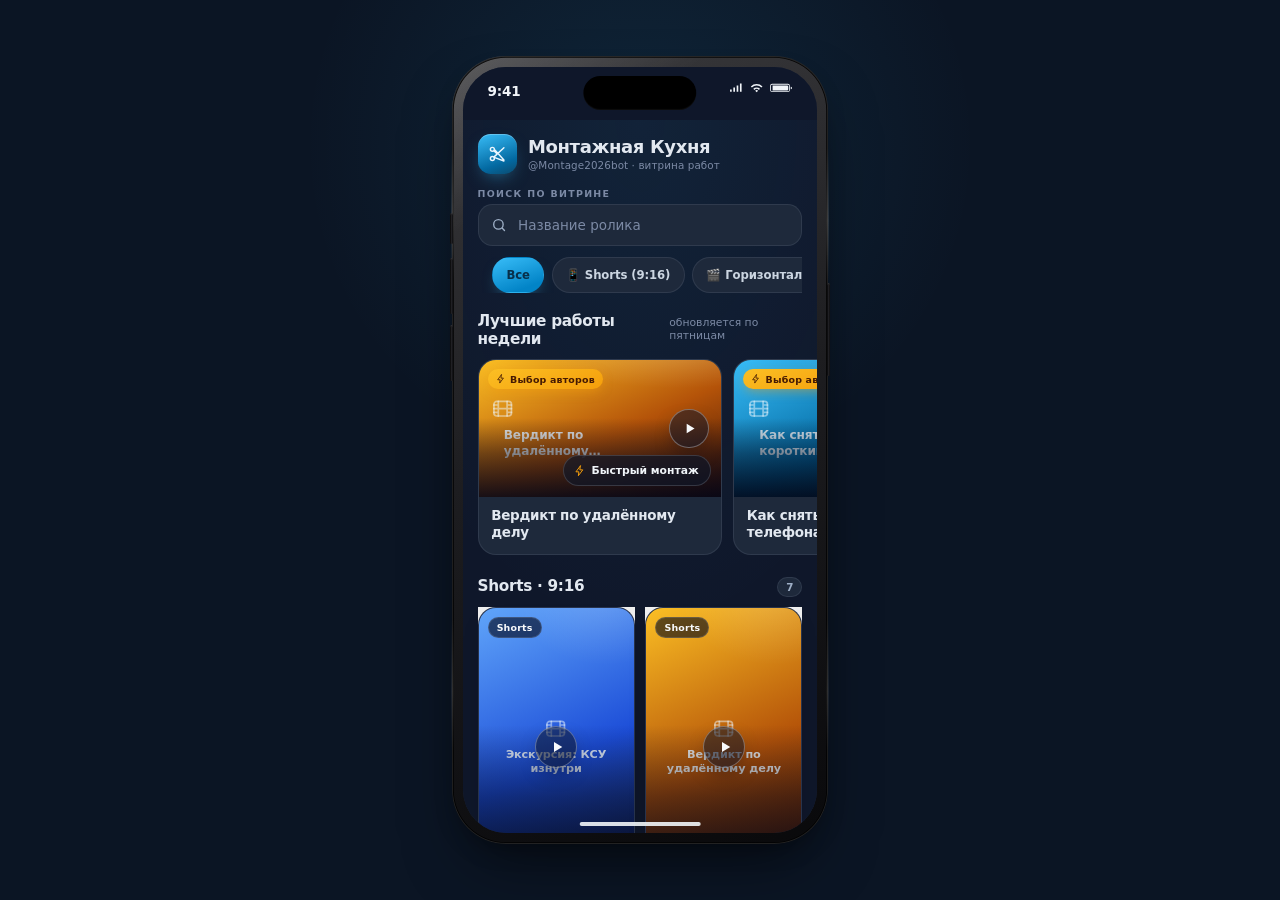
==== public/prototype/index.html @ bbde487c "feat(showcase): integrate Open Design showcase fixes (search, category chips, featured carousel, sma" ====
<!doctype html>
<!--
  Open Design · OD Next handheld shell — iPhone (Dynamic Island, left silent/volume keys, right power key).
  Presentation shell for a phone-app prototype: keep the handset markup and
  CSS, put the product inside the APP CONTENT slot (`.phone-content`). The
  shell sets no typography, palette, spacing, or navigation for the app.
  Derived from the Open Design mobile-app template (Apache-2.0).
-->
<html lang="ru">
<head>
  <meta charset="utf-8" />
  <meta name="viewport" content="width=device-width, initial-scale=1" />
  <meta name="theme-color" content="#0f172a" />
  <title>Монтажная Кухня — витрина</title>
  <style>
    /* Native hidden remains authoritative over component flex/grid styles. */
    [hidden]:not([hidden="until-found" i]) { display: none !important; }

    :root {
      --phone-screen-width: 393px;
      --phone-screen-height: 852px;
      --phone-bezel: 12px;
      --phone-outer-radius: 60px;
      --phone-screen-radius: 48px;
      --phone-safe-top: 59px;
      --phone-safe-bottom: 34px;
      --phone-system-fg: #f1f5f9;
      --phone-screen-bg: #0f172a;
      --phone-stage-bg: #0b1524;
    }

    * { box-sizing: border-box; }
    html, body { margin: 0; min-height: 100%; }
    body {
      min-height: 100dvh;
      display: grid;
      place-items: center;
      padding: 32px;
      background:
        radial-gradient(circle at 50% 16%, rgba(56,189,248,.10), transparent 34%),
        var(--phone-stage-bg, #0b1524);
      font-family: -apple-system, BlinkMacSystemFont, "SF Pro Text", system-ui, sans-serif;
      color: #17181a;
    }

    .phone-frame {
      position: relative;
      width: calc(var(--phone-screen-width, 393px) + var(--phone-bezel, 12px) * 2);
      height: calc(var(--phone-screen-height, 852px) + var(--phone-bezel, 12px) * 2);
      padding: var(--phone-bezel, 12px);
      border-radius: var(--phone-outer-radius, 60px);
      background:
        linear-gradient(145deg, rgba(255,255,255,.18), transparent 17%),
        linear-gradient(160deg, #3a3a3d 0%, #1d1d20 47%, #09090b 100%);
      box-shadow:
        inset 0 0 0 1px rgba(255,255,255,.13),
        inset 0 0 0 2px rgba(0,0,0,.9),
        0 34px 70px -20px rgba(0,0,0,.55),
        0 12px 28px -12px rgba(0,0,0,.36);
      isolation: isolate;
    }

    .phone-frame::before,
    .phone-frame::after {
      content: "";
      position: absolute;
      z-index: -1;
      top: 102px;
      bottom: 102px;
      width: 3px;
      border-radius: 3px;
      background: linear-gradient(
        to bottom,
        transparent,
        rgba(255,255,255,.13) 12%,
        transparent 22%,
        transparent 78%,
        rgba(255,255,255,.08) 90%,
        transparent
      );
    }
    .phone-frame::before { left: -1px; }
    .phone-frame::after { right: -1px; }

    .hardware-button {
      position: absolute;
      width: 4px;
      border-radius: 3px;
      background: linear-gradient(90deg, #050506, #242428 58%, #08080a);
      box-shadow: inset 0 1px rgba(255,255,255,.08);
    }
    .hardware-button.silent { left: -3px; top: 175px; height: 34px; }
    .hardware-button.volume-up { left: -3px; top: 225px; height: 62px; }
    .hardware-button.volume-down { left: -3px; top: 299px; height: 62px; }
    .hardware-button.power { right: -3px; top: 252px; height: 104px; }

    .phone-screen {
      position: relative;
      width: var(--phone-screen-width, 393px);
      height: var(--phone-screen-height, 852px);
      overflow: hidden;
      border-radius: var(--phone-screen-radius, 48px);
      background: var(--phone-screen-bg, #f7f7f8);
      box-shadow: inset 0 0 0 1px rgba(255,255,255,.06);
    }

    .phone-content {
      position: absolute;
      inset: 0;
      overflow-x: hidden;
      overflow-y: auto;
      overscroll-behavior: contain;
      -webkit-overflow-scrolling: touch;
      scrollbar-width: none;
      padding-top: var(--phone-safe-top, 59px);
      padding-bottom: var(--phone-safe-bottom, 34px);
      background: var(--phone-screen-bg, #f7f7f8);
    }
    .phone-content::-webkit-scrollbar { display: none; }

    .dynamic-island {
      position: absolute;
      z-index: 20;
      top: 11px;
      left: 50%;
      width: 126px;
      height: 37px;
      transform: translateX(-50%);
      border-radius: 999px;
      background: #000;
      box-shadow: inset 0 -1px 1px rgba(255,255,255,.05);
      pointer-events: none;
    }

    .status-bar {
      position: absolute;
      z-index: 15;
      top: 0;
      left: 0;
      right: 0;
      height: var(--phone-safe-top, 59px);
      display: flex;
      align-items: flex-start;
      justify-content: space-between;
      padding: 18px 27px 0;
      color: var(--phone-system-fg, #111214);
      font-size: 15px;
      font-weight: 650;
      letter-spacing: -.01em;
      pointer-events: none;
    }
    .status-icons { display: inline-flex; align-items: center; gap: 6px; }
    .status-icons svg { display: block; width: 17px; height: 11px; fill: currentColor; }
    .status-icons .battery { width: 25px; }

    .home-indicator {
      position: absolute;
      z-index: 20;
      left: 50%;
      bottom: 8px;
      width: 134px;
      height: 5px;
      transform: translateX(-50%);
      border-radius: 999px;
      background: var(--phone-system-fg, #111214);
      opacity: .9;
      pointer-events: none;
    }

    /* Presentation scaling: keep the whole handset visible on short viewports. */
    @media (max-height: 939px) { .phone-frame { zoom: 0.9; } }
    @media (max-height: 851px) { .phone-frame { zoom: 0.82; } }
    @media (max-height: 781px) { .phone-frame { zoom: 0.74; } }
    @media (max-height: 711px) { .phone-frame { zoom: 0.66; } }
    /* Narrow viewports: the handset chrome collapses and the screen fills the
       viewport, so the app behaves like a real phone page instead of
       scrolling sideways. */
    @media (max-width: 480px) {
      body { padding: 0; display: block; }
      .phone-frame { width: 100%; height: 100dvh; padding: 0; border-radius: 0; background: none; box-shadow: none; zoom: 1; }
      .phone-frame::before, .phone-frame::after, .hardware-button { display: none; }
      .phone-screen { width: 100%; height: 100%; border-radius: 0; }
    }
  </style>
  <style>
    /* OD-LAYOUT-PRIMITIVES v1 — structure only: display, flex/grid, overflow, wrapping, ratio, geometry.
       Put this @layer first; product CSS outside the layer wins ordinary layout rules.
       Native hidden and closed-dialog states take precedence over component display rules. */
    @layer od-layout {
      [hidden]:not([hidden="until-found" i]) { display: none !important; }
      dialog:not([open]) { display: none !important; }

      :where(.od-stack,.od-row,.od-row-top,.od-cluster,.od-grid,.od-field,.od-stat,.od-cell,.od-tile) > :where(*) { min-width: 0; }

      .od-stack   { display: flex; flex-direction: column; gap: var(--od-gap, 8px); }
      .od-row     { display: flex; align-items: center; gap: var(--od-gap, 8px); }
      .od-row-top { display: flex; align-items: flex-start; gap: var(--od-gap, 8px); }
      .od-cluster { display: flex; flex-wrap: wrap; align-items: center; gap: var(--od-gap, 8px); }
      .od-fill    { flex: 1 1 0; min-width: 0; }
      .od-fixed   { flex: none; }
      .od-grid    { display: grid; gap: var(--od-gap, 12px); grid-template-columns: repeat(var(--od-cols, 3), minmax(0, 1fr)); }

      .od-stat, .od-field, .od-cell { display: grid; gap: var(--od-gap, 2px); }
      :where(.od-stat,.od-field,.od-cell) > :where(*) { display: block; }
      .od-tile { display: grid; grid-template-rows: auto 1fr; }
      :where(.od-tile) > :where(*) { display: block; }

      .od-media { display: block; width: 100%; height: auto; aspect-ratio: var(--od-ratio, auto); }
      .od-media-cover { object-fit: cover; }

      .od-icon { display: inline-block; inline-size: var(--od-icon-size, 1em); block-size: var(--od-icon-size, 1em); flex: none; }

      .od-truncate { display: block; max-width: 100%; overflow: hidden; white-space: nowrap; text-overflow: ellipsis; }
      .od-clamp-2, .od-clamp-3 { display: -webkit-box; -webkit-box-orient: vertical; overflow: hidden; overflow-wrap: anywhere; }
      .od-clamp-2 { -webkit-line-clamp: 2; }
      .od-clamp-3 { -webkit-line-clamp: 3; }
      .od-lines-2 { min-height: calc(2 * 1.4em); }
      .od-nowrap  { white-space: nowrap; }
      .od-keep    { word-break: keep-all; overflow-wrap: anywhere; }

      .od-screen { display: grid; grid-template-rows: auto minmax(0, 1fr) auto; height: 100%; }
      .od-scroll { overflow-y: auto; overscroll-behavior: contain; min-height: 0; }

      .od-rail { display: flex; gap: var(--od-gap, 8px); overflow-x: auto; scroll-snap-type: x proximity; scrollbar-width: none;
                 padding-inline: var(--od-rail-pad, 16px); scroll-padding-inline: var(--od-rail-pad, 16px); }
      .od-rail::-webkit-scrollbar { display: none; }
      :where(.od-rail) > :where(*) { flex: none; scroll-snap-align: start; }
      :where(.od-rail) > :where(:last-child) { margin-inline-end: var(--od-rail-pad, 16px); }

      .od-spacer { flex: none; visibility: hidden; pointer-events: none; }
      .od-touch  { min-width: 44px; min-height: 44px; }
    }
    :root [hidden]:where(:not([hidden="until-found" i])) { display: none; }
    /* /OD-LAYOUT-PRIMITIVES v1 */
  </style>
  <style>
    /* Продукт: тёмная тема Telegram WebApp */
    :root {
      --bg: #0f172a;
      --card: #1e293b;
      --card-2: #263449;
      --line: rgba(148, 163, 184, .14);
      --text: #e2e8f0;
      --text-2: #9fb0c7;
      --text-3: #7c8aa5;
      --accent: #38bdf8;
      --gold: #f59e0b;
      --gold-ink: #451a03;
      --btn-ink: #082f49;
      --r-card: 20px;
      --r-modal: 24px;
    }
    .app {
      min-height: 100%;
      padding: 16px 0 calc(88px + env(safe-area-inset-bottom, 0px));
      background:
        radial-gradient(120% 24% at 50% 0%, rgba(56,189,248,.07), transparent 70%),
        var(--bg);
      color: var(--text);
    }

    /* Шапка */
    .app-header { padding: 0 16px; }
    .brand-row { display: flex; align-items: center; gap: 12px; }
    .brand-mark {
      inline-size: 44px; block-size: 44px; flex: none;
      display: grid; place-items: center;
      border-radius: 14px;
      background: linear-gradient(160deg, #38bdf8, #0369a1 70%, #0c4a6e);
      color: #eaf6ff;
      box-shadow: 0 8px 20px -8px rgba(56,189,248,.55), inset 0 1px 0 rgba(255,255,255,.25);
    }
    .brand-mark .od-icon { --od-icon-size: 22px; }
    .brand-text { display: grid; gap: 2px; min-width: 0; }
    .brand-text > * { display: block; min-width: 0; }
    .brand-name { font-size: 20px; font-weight: 800; letter-spacing: -.02em; }
    .brand-sub { font-size: 11.5px; color: var(--text-3); letter-spacing: .01em; }

    .search-label {
      display: block; margin: 16px 0 6px;
      font-size: 10.5px; font-weight: 700; letter-spacing: .14em;
      text-transform: uppercase; color: var(--text-3);
    }
    .search {
      display: flex; align-items: center; gap: 10px;
      height: 46px; padding: 0 14px;
      background: var(--card);
      border: 1px solid var(--line);
      border-radius: 16px;
      color: var(--text-2);
      transition: border-color .2s ease-out, background .2s ease-out;
    }
    .search:focus-within { border-color: rgba(56,189,248,.55); background: #223052; }
    .search .od-icon { --od-icon-size: 18px; }
    .search input {
      flex: 1 1 0; min-width: 0; height: 100%;
      border: 0; outline: 0; background: none;
      font: inherit; font-size: 15px; color: var(--text);
      appearance: none; -webkit-appearance: none;
    }
    .search input::placeholder { color: var(--text-3); }
    .search input::-webkit-search-cancel-button { -webkit-appearance: none; }
    .q-clear {
      flex: none; inline-size: 30px; block-size: 30px;
      display: grid; place-items: center;
      border: 0; border-radius: 999px; background: rgba(148,163,184,.16);
      color: var(--text-2); cursor: pointer;
    }
    .q-clear .od-icon { --od-icon-size: 14px; }

    /* Чипы фильтров */
    .chips { margin-top: 12px; --od-rail-pad: 16px; --od-gap: 8px; }
    .chip {
      flex: none; display: inline-flex; align-items: center;
      height: 40px; padding: 0 15px;
      border: 1px solid var(--line);
      border-radius: 999px;
      background: var(--card);
      color: #cbd5e1;
      font: inherit; font-size: 13px; font-weight: 600;
      letter-spacing: -.01em; white-space: nowrap;
      cursor: pointer; touch-action: manipulation;
      transition: background .15s ease-out, border-color .15s ease-out, color .15s ease-out, transform .15s ease-out;
    }
    .chip:active { transform: scale(.96); }
    .chip[aria-pressed="true"] {
      background: linear-gradient(160deg, #38bdf8, #0284c7 80%);
      border-color: transparent;
      color: var(--btn-ink);
      box-shadow: 0 8px 18px -8px rgba(56,189,248,.55);
    }

    /* Баннер-карусель */
    .feat { margin-top: 22px; }
    .feat-rail { --od-rail-pad: 16px; --od-gap: 12px; scroll-snap-type: x mandatory; }
    .feat-card {
      position: relative; width: 272px; display: block; padding: 0; border: 0;
      text-align: left; font: inherit; color: inherit;
      border-radius: var(--r-card); overflow: hidden;
      background: var(--card); border: 1px solid var(--line);
      cursor: pointer; touch-action: manipulation;
      transition: transform .15s ease-out;
    }
    .feat-card:active { transform: scale(.97); }
    .feat-cover { position: relative; display: block; aspect-ratio: 16/9; overflow: hidden; border-radius: 0; }
    .feat-cover .cover-name { -webkit-line-clamp: 2; font-size: 13.5px; max-width: 62%; align-self: flex-start; text-align: left; padding-left: 14px; }
    .feat-cover .cover { padding: 12px 14px; align-items: flex-start; }
    .feat-badge {
      position: absolute; top: 10px; left: 10px; z-index: 3;
      display: inline-flex; align-items: center; gap: 5px;
      padding: 5px 9px; border-radius: 999px;
      background: linear-gradient(160deg, #fbbf24, #f59e0b);
      color: var(--gold-ink);
      font-size: 10.5px; font-weight: 800; letter-spacing: .02em;
      box-shadow: 0 4px 12px -2px rgba(245,158,11,.5);
    }
    .feat-badge .od-icon { --od-icon-size: 11px; }
    .feat-play {
      position: absolute; right: 14px; top: 0; bottom: 0; margin: auto;
      z-index: 2; inline-size: 44px; block-size: 44px;
      display: grid; place-items: center;
      border-radius: 999px;
      background: rgba(15,23,42,.55);
      border: 1px solid rgba(226,232,240,.35);
      color: #f8fafc;
      pointer-events: none;
      box-shadow: 0 10px 24px -10px rgba(2,8,20,.7);
    }
    .feat-play .od-icon { --od-icon-size: 19px; margin-left: 2px; }
    .feat-launch {
      position: absolute; right: 12px; bottom: 12px; z-index: 3;
      display: inline-flex; align-items: center; gap: 6px;
      height: 34px; padding: 0 12px; border: 0; border-radius: 999px;
      background: rgba(15,23,42,.66);
      -webkit-backdrop-filter: blur(8px); backdrop-filter: blur(8px);
      border: 1px solid rgba(226,232,240,.16);
      color: #f1f5f9; font: inherit; font-size: 12px; font-weight: 700;
      font-family: inherit;
      white-space: nowrap; cursor: pointer;
    }
    .feat-launch .od-icon { --od-icon-size: 13px; color: var(--gold); }

    /* Секции витрины */
    .sec { margin-top: 24px; }
    .sec-head { display: flex; align-items: baseline; gap: 8px; padding: 0 16px 12px; }
    .sec-t { margin: 0; font-size: 17px; font-weight: 800; letter-spacing: -.02em; }
    .sec-sub { font-size: 12px; color: var(--text-3); }
    .cnt {
      flex: none; margin-left: auto;
      padding: 3px 9px; border-radius: 999px;
      background: var(--card); border: 1px solid var(--line);
      font-size: 11.5px; font-weight: 700; color: var(--text-2);
    }
    .grid { --od-gap: 12px; --od-cols: 2; padding: 0 16px; }
    .sec-wide { display: grid; gap: 14px; padding: 0 16px; }

    .card {
      display: block; width: 100%; padding: 0; border: 0;
      font: inherit; color: inherit; text-align: left;
      cursor: pointer; touch-action: manipulation;
      animation: rise .3s ease-out both;
      animation-delay: calc(var(--i, 0) * 36ms);
      transition: transform .15s ease-out;
    }
    .card:active { transform: scale(.97); }
    @keyframes rise { from { opacity: 0; transform: translateY(10px); } to { opacity: 1; transform: none; } }

    .media {
      position: relative; display: block; overflow: hidden;
      border-radius: var(--r-card);
      background: #16213a;
      border: 1px solid var(--line);
      box-shadow: 0 14px 30px -18px rgba(2,8,20,.8);
    }
    .media-port { aspect-ratio: 9 / 16; }
    .media-wide { aspect-ratio: 16 / 9; }

    .cover {
      position: absolute; inset: 0;
      display: flex; flex-direction: column;
      align-items: center; justify-content: center; gap: 8px;
      padding: 12px; text-align: center;
    }
    .grad-0 { background: linear-gradient(155deg, #38bdf8 0%, #0369a1 55%, #0c2634 100%); }
    .grad-1 { background: linear-gradient(155deg, #2dd4bf 0%, #0f766e 55%, #134e4a 100%); }
    .grad-2 { background: linear-gradient(155deg, #fbbf24 0%, #b45309 55%, #431407 100%); }
    .grad-3 { background: linear-gradient(155deg, #94a3b8 0%, #475569 55%, #111827 100%); }
    .grad-4 { background: linear-gradient(155deg, #7dd3fc 0%, #0284c7 55%, #082f49 100%); }
    .grad-5 { background: linear-gradient(155deg, #60a5fa 0%, #1d4ed8 55%, #172554 100%); }
    .cover::after {
      content: ""; position: absolute; inset: 0;
      background: radial-gradient(120% 55% at 82% -8%, rgba(255,255,255,.16), transparent 52%);
      pointer-events: none;
    }
    .cover .od-icon { --od-icon-size: 26px; color: rgba(240,249,255,.5); position: relative; }
    .cover-name {
      position: relative;
      display: -webkit-box; -webkit-box-orient: vertical;
      -webkit-line-clamp: 3; overflow: hidden; overflow-wrap: anywhere;
      font-size: 12.5px; font-weight: 700; letter-spacing: -.01em; line-height: 1.3;
      color: rgba(240,249,255,.92);
    }
    .cover img { position: absolute; inset: 0; width: 100%; height: 100%; object-fit: cover; }

    .scrim {
      position: absolute; left: 0; right: 0; bottom: 0; height: 58%;
      background: linear-gradient(to top, rgba(2,6,23,.88) 0%, rgba(2,6,23,.45) 55%, transparent 100%);
      pointer-events: none;
    }
    .badge {
      position: absolute; top: 10px; left: 10px; z-index: 2;
      display: inline-flex; align-items: center; gap: 5px;
      padding: 4px 9px; border-radius: 999px;
      background: rgba(2,6,23,.62);
      border: 1px solid rgba(148,163,184,.25);
      font-size: 10.5px; font-weight: 800; letter-spacing: .02em;
      color: #f8fafc;
    }
    .badge .od-icon { --od-icon-size: 10px; color: var(--accent); }
    .badge-hd .od-icon { color: var(--gold); }
    .play {
      position: absolute; inset: 0; margin: auto;
      z-index: 2; inline-size: 46px; block-size: 46px;
      display: grid; place-items: center;
      border-radius: 999px;
      background: rgba(15,23,42,.55);
      border: 1px solid rgba(226,232,240,.35);
      color: #f8fafc;
      pointer-events: none;
      box-shadow: 0 10px 24px -10px rgba(2,8,20,.7);
      transition: transform .2s ease-out;
    }
    @media (hover: hover) { .card:hover .play { transform: scale(1.08); } }
    .play .od-icon { --od-icon-size: 20px; margin-left: 2px; }
    .meta {
      position: absolute; left: 0; right: 0; bottom: 0; z-index: 2;
      display: flex; align-items: center; gap: 8px;
      padding: 10px 12px;
      color: #dbe7f5; font-size: 11px; font-weight: 600;
    }
    .views { display: inline-flex; align-items: center; gap: 4px; min-width: 0; }
    .views .od-icon { --od-icon-size: 12px; color: rgba(226,232,240,.75); }
    .dur {
      margin-left: auto; flex: none;
      padding: 2px 6px; border-radius: 6px;
      background: rgba(2,6,23,.62);
      font-size: 10.5px; font-weight: 700; letter-spacing: .02em;
    }

    .under { display: grid; gap: 6px; padding: 12px 14px 14px; }
    .under > * { display: block; min-width: 0; }
    .card-t { font-size: 15.5px; font-weight: 700; letter-spacing: -.02em; line-height: 1.3; }
    .card-d { font-size: 13px; line-height: 1.5; color: var(--text-2); }
    .card-d.od-clamp-2 { min-height: calc(2 * 1.95em); }
    .row-meta { display: flex; align-items: center; gap: 6px; font-size: 11.5px; font-weight: 600; color: var(--text-3); }
    .row-meta .od-icon { --od-icon-size: 12px; color: rgba(148,163,184,.65); }
    .row-meta .dot { color: rgba(148,163,184,.4); }
    .row-meta .cat { color: var(--text-2); }

    .empty { padding: 48px 24px 24px; text-align: center; }
    .empty .od-icon { --od-icon-size: 40px; color: rgba(148,163,184,.5); }
    .empty-t { display: block; margin-top: 14px; font-size: 16px; font-weight: 800; letter-spacing: -.01em; }
    .empty-d { display: block; margin-top: 6px; font-size: 13.5px; line-height: 1.55; color: var(--text-2); }
    .btn-reset {
      margin-top: 16px; height: 44px; padding: 0 22px;
      border: 1px solid rgba(56,189,248,.45); border-radius: 999px;
      background: none; color: var(--accent);
      font: inherit; font-size: 14px; font-weight: 700; cursor: pointer;
    }
    .btn-reset:active { background: rgba(56,189,248,.1); }

    /* Диалоги */
    dialog {
      position: absolute; inset: 0;
      width: 100%; height: 100%; max-width: none; max-height: none;
      padding: 0; margin: 0; border: 0; background: none;
      color: var(--text); font: inherit;
    }
    dialog::backdrop { background: transparent; }
    .scrim-el {
      position: absolute; inset: 0;
      background: rgba(2,6,23,.72);
      border: 0; padding: 0;
      animation: fade .2s ease-out both;
    }
    @keyframes fade { from { opacity: 0; } to { opacity: 1; } }
    @keyframes sheetUp { from { opacity: 0; transform: translateY(18px); } to { opacity: 1; transform: none; } }

    .sheet {
      position: absolute; left: 10px; right: 10px; top: 40px; bottom: 26px;
      display: flex; flex-direction: column;
      background: linear-gradient(180deg, #17233d 0%, #101a30 100%);
      border: 1px solid rgba(148,163,184,.16);
      border-radius: var(--r-modal);
      overflow: hidden;
      box-shadow: 0 30px 60px -24px rgba(2,8,20,.9);
      animation: sheetUp .24s ease-out both;
    }
    .head { display: flex; align-items: center; gap: 10px; padding: 14px 14px 12px 18px; flex: none; }
    .head-text { display: grid; gap: 2px; min-width: 0; flex: 1 1 0; }
    .head-text > * { display: block; min-width: 0; }
    .head-t { min-width: 0; font-size: 16px; font-weight: 800; letter-spacing: -.02em; }
    .head-s { margin-top: 2px; font-size: 11.5px; color: var(--text-3); }
    .x-btn {
      flex: none; inline-size: 36px; block-size: 36px;
      display: grid; place-items: center;
      border: 1px solid var(--line); border-radius: 999px;
      background: var(--card); color: var(--text-2); cursor: pointer;
    }
    .x-btn .od-icon { --od-icon-size: 15px; }
    .scroll {
      flex: 1 1 0; min-height: 0; overflow-y: auto;
      overscroll-behavior: contain; padding-bottom: 16px;
    }
    .scroll::-webkit-scrollbar { display: none; }

    .pv-frame { position: relative; aspect-ratio: 16/9; background: #020617; }
    .pv-frame iframe { position: absolute; inset: 0; width: 100%; height: 100%; border: 0; }
    .pv-video { display: block; width: 100%; aspect-ratio: 16/9; background: #020617; }
    .pv-info { padding: 16px 18px 4px; }
    .pv-kind {
      display: inline-flex; align-items: center; gap: 6px;
      padding: 4px 10px; border-radius: 999px;
      background: rgba(56,189,248,.12); border: 1px solid rgba(56,189,248,.3);
      color: #a5e4ff; font-size: 11px; font-weight: 700; letter-spacing: .02em;
    }
    .pv-kind .od-icon { --od-icon-size: 12px; }
    .pv-t { display: block; margin-top: 12px; font-size: 19px; font-weight: 800; letter-spacing: -.02em; line-height: 1.3; }
    .pv-kv { display: flex; flex-wrap: wrap; align-items: center; gap: 6px; margin-top: 10px; font-size: 12.5px; font-weight: 600; color: var(--text-2); }
    .pv-kv .od-icon { --od-icon-size: 13px; color: rgba(148,163,184,.7); }
    .pv-kv .dot { color: rgba(148,163,184,.4); }
    .pv-desc { margin-top: 12px; font-size: 13.5px; line-height: 1.55; color: var(--text-2); }
    .pv-note { display: block; margin-top: 10px; font-size: 12.5px; font-weight: 700; color: var(--accent); min-height: 1.4em; }
    .pv-actions { display: grid; gap: 10px; padding: 14px 18px 0; }
    .actions-row { display: grid; gap: 10px; grid-template-columns: 1fr 1fr; }

    .btn {
      display: flex; align-items: center; justify-content: center; gap: 8px;
      min-height: 48px; padding: 0 16px; border-radius: 16px; border: 0;
      font: inherit; font-size: 14.5px; font-weight: 800; letter-spacing: -.01em;
      cursor: pointer; transition: transform .15s ease-out, filter .15s ease-out;
    }
    .btn .od-icon { --od-icon-size: 17px; }
    .btn:active { transform: scale(.97); }
    .btn-primary { background: linear-gradient(160deg, #38bdf8, #0284c7 85%); color: var(--btn-ink); box-shadow: 0 10px 22px -10px rgba(56,189,248,.6); }
    .btn-secondary { background: var(--card-2); color: #e2e8f0; border: 1px solid rgba(148,163,184,.18); }

    .ord-body { padding: 4px 18px 0; display: grid; gap: 16px; }
    .field { display: grid; gap: 7px; }
    .field > * { display: block; }
    .f-label { font-size: 10.5px; font-weight: 700; letter-spacing: .12em; text-transform: uppercase; color: var(--text-3); }
    .f-input, .f-area {
      width: 100%; min-height: 46px; padding: 12px 14px;
      background: var(--card); border: 1px solid var(--line); border-radius: 14px;
      color: var(--text); font: inherit; font-size: 14px; line-height: 1.45;
      outline: none; transition: border-color .15s ease-out;
    }
    .f-area { min-height: 84px; resize: vertical; }
    .f-input:focus, .f-area:focus { border-color: rgba(56,189,248,.55); }
    .f-err { display: none; font-size: 12px; font-weight: 600; color: #fca5a5; }
    .field.err .f-err { display: block; }
    .field.err .f-input, .field.err .f-area { border-color: #ef4444; }
    .seg { display: grid; grid-template-columns: 1fr 1fr; gap: 6px; padding: 5px; background: var(--card); border: 1px solid var(--line); border-radius: 14px; }
    .seg button {
      height: 40px; border: 0; border-radius: 10px; background: none;
      font: inherit; font-size: 13px; font-weight: 700; color: var(--text-2); cursor: pointer;
      transition: background .15s ease-out, color .15s ease-out;
    }
    .seg button[aria-checked="true"] { background: rgba(56,189,248,.16); color: #a5e4ff; box-shadow: inset 0 0 0 1px rgba(56,189,248,.4); }
    .ord-foot { padding: 0 18px 18px; margin-top: auto; flex: none; }
    .ord-done { display: grid; gap: 8px; justify-items: center; align-content: center; padding: 24px 18px; text-align: center; }
    .ord-done .ok {
      inline-size: 58px; block-size: 58px; display: grid; place-items: center;
      border-radius: 999px; background: rgba(45,212,191,.14); border: 1px solid rgba(45,212,191,.4);
      color: #5eead4;
    }
    .ord-done .ok .od-icon { --od-icon-size: 26px; }
    .ord-done-t { font-size: 17px; font-weight: 800; letter-spacing: -.01em; }
    .ord-done-d { font-size: 13.5px; line-height: 1.5; color: var(--text-2); }

    @media (prefers-reduced-motion: reduce) {
      .card { animation: none; }
      .scrim-el, .sheet { animation: none; }
      * { transition-duration: .01ms !important; }
    }
    @media (hover: hover) {
      .card:hover { transform: translateY(-2px); }
      .feat-card:hover { transform: translateY(-2px); }
      .chip:hover:not([aria-pressed="true"]) { border-color: rgba(148,163,184,.35); }
      .btn-primary:hover { filter: brightness(1.06); }
      .btn-secondary:hover { background: #2d3c56; }
      .x-btn:hover, .q-clear:hover { background: var(--card-2); }
    }
    :where(button, input, textarea, [tabindex]):focus-visible {
      outline: 2px solid var(--accent); outline-offset: 2px;
    }
  </style>
</head>
<body>
  <div class="phone-frame" data-phone-shell data-platform="iphone">
    <span class="hardware-button silent" aria-hidden="true"></span>
    <span class="hardware-button volume-up" aria-hidden="true"></span>
    <span class="hardware-button volume-down" aria-hidden="true"></span>
    <span class="hardware-button power" aria-hidden="true"></span>

    <section class="phone-screen" data-phone-screen>
      <main class="phone-content" data-phone-content>
        <!-- APP CONTENT START -->
        <div class="app">
          <header class="app-header">
            <div class="brand-row">
              <span class="brand-mark" aria-hidden="true">
                <svg class="od-icon" viewBox="0 0 24 24" fill="none" stroke="currentColor" stroke-width="1.75" stroke-linecap="round" stroke-linejoin="round"><circle cx="6.5" cy="6.5" r="2.4"/><circle cx="6.5" cy="17.5" r="2.4"/><path d="M20.5 4.5 8.6 15.6M8.6 8.4l3.8 3.6M9.6 16.6l10.9 4M20.5 19.5 9.6 7.4"/></svg>
              </span>
              <span class="brand-text">
                <span class="brand-name">Монтажная Кухня</span>
                <span class="brand-sub">@Montage2026bot · витрина работ</span>
              </span>
            </div>

            <label class="search-label" for="q">Поиск по витрине</label>
            <div class="search">
              <svg class="od-icon" viewBox="0 0 24 24" fill="none" stroke="currentColor" stroke-width="2" stroke-linecap="round"><circle cx="11" cy="11" r="7"/><path d="m20 20-3.2-3.2"/></svg>
              <input id="q" type="search" placeholder="Название ролика" autocomplete="off" />
              <button id="q-clear" class="q-clear" type="button" hidden aria-label="Очистить поиск">
                <svg class="od-icon" viewBox="0 0 24 24" fill="none" stroke="currentColor" stroke-width="2.4" stroke-linecap="round"><path d="M6 6l12 12M18 6 6 18"/></svg>
              </button>
            </div>

            <div class="chips od-rail" role="group" aria-label="Категории и форматы">
              <button class="chip" type="button" data-f="all" aria-pressed="true">Все</button>
              <button class="chip" type="button" data-f="shorts" aria-pressed="false">📱 Shorts (9:16)</button>
              <button class="chip" type="button" data-f="long" aria-pressed="false">🎬 Горизонтальные (16:9)</button>
              <button class="chip" type="button" data-f="courts" aria-pressed="false">⚖️ Суды и КСУ</button>
              <button class="chip" type="button" data-f="howto" aria-pressed="false">📄 Инструкции</button>
            </div>
          </header>

          <section class="feat" aria-label="Лучшие работы недели">
            <div class="sec-head">
              <h2 class="sec-t">Лучшие работы недели</h2>
              <span class="sec-sub">обновляется по пятницам</span>
            </div>
            <div class="feat-rail od-rail" id="feat"></div>
          </section>

          <section class="sec" id="sec-shorts" aria-label="Вертикальные Shorts">
            <div class="sec-head">
              <h2 class="sec-t">Shorts · 9:16</h2>
              <span class="cnt" id="cnt-shorts">0</span>
            </div>
            <div class="grid od-grid" id="grid-shorts"></div>
          </section>

          <section class="sec" id="sec-long" aria-label="Горизонтальные видео 16:9">
            <div class="sec-head">
              <h2 class="sec-t">Горизонтальные · 16:9</h2>
              <span class="cnt" id="cnt-long">0</span>
            </div>
            <div class="sec-wide" id="grid-long"></div>
          </section>

          <div class="empty" id="empty" hidden>
            <svg class="od-icon" viewBox="0 0 24 24" fill="none" stroke="currentColor" stroke-width="1.6" stroke-linecap="round" stroke-linejoin="round"><circle cx="11" cy="11" r="7"/><path d="m20 20-3.2-3.2M8 11h6"/></svg>
            <span class="empty-t">Ничего не нашлось</span>
            <span class="empty-d">Попробуйте другое название или сбросьте фильтры — витрина большая.</span>
            <button class="btn-reset" type="button" id="reset">Сбросить фильтры</button>
          </div>
        </div>
        <!-- APP CONTENT END -->
      </main>

      <dialog id="pv" aria-labelledby="pv-title">
        <button class="scrim-el" type="button" data-close-pv aria-label="Закрыть предпросмотр"></button>
        <div class="sheet">
          <div class="head">
            <span class="head-text">
              <span class="head-t">Предпросмотр</span>
              <span class="head-s">источник определяется автоматически</span>
            </span>
            <button class="x-btn" type="button" data-close-pv aria-label="Закрыть">
              <svg class="od-icon" viewBox="0 0 24 24" fill="none" stroke="currentColor" stroke-width="2.2" stroke-linecap="round"><path d="M6 6l12 12M18 6 6 18"/></svg>
            </button>
          </div>
          <div class="scroll">
            <div id="pv-media"></div>
            <div class="pv-info">
              <span class="pv-kind">
                <svg class="od-icon" viewBox="0 0 24 24" fill="none" stroke="currentColor" stroke-width="2" stroke-linecap="round" stroke-linejoin="round"><path d="M13 2 4 14h6l-1 8 9-12h-6l1-8Z"/></svg>
                <span id="pv-kind-text">YouTube · автоплей</span>
              </span>
              <span class="pv-t" id="pv-title"></span>
              <span class="pv-kv" id="pv-kv"></span>
              <span class="pv-desc" id="pv-desc"></span>
              <span class="pv-note" id="pv-note" aria-live="polite"></span>
            </div>
            <div class="pv-actions">
              <button class="btn btn-primary" type="button" id="pv-like">
                <svg class="od-icon" viewBox="0 0 24 24" fill="none" stroke="currentColor" stroke-width="2" stroke-linecap="round" stroke-linejoin="round"><circle cx="6" cy="18" r="2.6"/><circle cx="6" cy="6" r="2.6"/><path d="M8.3 7.6 20.5 17.5M8.3 16.4 20.5 6.5"/></svg>
                Смонтировать похожее
              </button>
              <div class="actions-row">
                <button class="btn btn-secondary" type="button" id="pv-external">
                  <svg class="od-icon" viewBox="0 0 24 24" fill="none" stroke="currentColor" stroke-width="2" stroke-linecap="round" stroke-linejoin="round"><path d="M14 4h6v6M20 4l-9 9M19 13.5V19a1.5 1.5 0 0 1-1.5 1.5H6A1.5 1.5 0 0 1 4.5 19V8A1.5 1.5 0 0 1 6 6.5h4.5"/></svg>
                  <span id="pv-external-t">На YouTube</span>
                </button>
                <button class="btn btn-secondary" type="button" id="pv-share">
                  <svg class="od-icon" viewBox="0 0 24 24" fill="none" stroke="currentColor" stroke-width="2" stroke-linecap="round" stroke-linejoin="round"><path d="M12 3.5v11M8.5 6.5 12 3l3.5 3.5M5 12H4.5A1.5 1.5 0 0 0 3 13.5v6A1.5 1.5 0 0 0 4.5 21h15a1.5 1.5 0 0 0 1.5-1.5v-6a1.5 1.5 0 0 0-1.5-1.5H19"/></svg>
                  Поделиться
                </button>
              </div>
            </div>
          </div>
        </div>
      </dialog>

      <dialog id="ord" aria-labelledby="ord-title">
        <button class="scrim-el" type="button" data-close-ord aria-label="Закрыть форму монтажа"></button>
        <div class="sheet ord-sheet">
          <div class="head">
            <span class="head-text">
              <span class="head-t">Смонтировать похожее</span>
              <span class="head-s">Заявка уйдёт в чат бота уже заполненной</span>
            </span>
            <button class="x-btn" type="button" data-close-ord aria-label="Закрыть форму">
              <svg class="od-icon" viewBox="0 0 24 24" fill="none" stroke="currentColor" stroke-width="2.2" stroke-linecap="round"><path d="M6 6l12 12M18 6 6 18"/></svg>
            </button>
          </div>
          <div class="scroll" id="ord-scroll">
            <div class="ord-body">
              <div class="field">
                <span class="f-label" id="ord-fmt-label">Тип ролика</span>
                <div class="seg" role="radiogroup" aria-labelledby="ord-fmt-label">
                  <button type="button" role="radio" aria-checked="false" data-v="short">📱 Short · 9:16</button>
                  <button type="button" role="radio" aria-checked="false" data-v="long">🎬 16:9</button>
                </div>
              </div>
              <div class="field" id="ord-style-field">
                <label class="f-label" for="ord-style">Стиль</label>
                <input class="f-input" id="ord-style" type="text" />
                <span class="f-err" id="ord-style-err">Опишите стиль хотя бы одной фразой.</span>
              </div>
              <div class="field">
                <label class="f-label" for="ord-note">Комментарий</label>
                <textarea class="f-area" id="ord-note" placeholder="Длительность, фактура, ссылки на материалы…"></textarea>
              </div>
            </div>
          </div>
          <div class="ord-foot" id="ord-foot">
            <button class="btn btn-primary" type="button" id="ord-send">
              <svg class="od-icon" viewBox="0 0 24 24" fill="none" stroke="currentColor" stroke-width="2" stroke-linecap="round" stroke-linejoin="round"><path d="M21.5 2.5 11 13M21.5 2.5l-6.8 19-3.2-8-8-3.2Z"/></svg>
              Отправить заявку
            </button>
          </div>
          <div class="ord-done" id="ord-done" hidden>
            <span class="ok">
              <svg class="od-icon" viewBox="0 0 24 24" fill="none" stroke="currentColor" stroke-width="2.4" stroke-linecap="round" stroke-linejoin="round"><path d="m4.5 12.5 4.7 4.7L19.5 6.9"/></svg>
            </span>
            <span class="ord-done-t">Заявка отправлена</span>
            <span class="ord-done-d">Мы ответим в чате бота в течение 15 минут. Тип и стиль уже подставлены в заявку.</span>
            <button class="btn btn-primary" type="button" data-close-ord style="margin-top:8px; width:100%;">Готово</button>
          </div>
        </div>
      </dialog>

      <div class="status-bar" aria-hidden="true">
        <span>9:41</span>
        <span class="status-icons">
          <svg viewBox="0 0 18 12"><path d="M1 10.5h2V8H1v2.5Zm4 0h2V5.5H5v5Zm4 0h2V3H9v7.5Zm4 0h2V.5h-2v10Z"/></svg>
          <svg viewBox="0 0 18 12"><path d="M9 11.2 7.2 9.4a2.55 2.55 0 0 1 3.6 0L9 11.2Zm4.1-4.1-1.35 1.35a3.9 3.9 0 0 0-5.5 0L4.9 7.1a5.8 5.8 0 0 1 8.2 0Zm3-3-1.35 1.35a8.15 8.15 0 0 0-11.5 0L1.9 4.1a10.05 10.05 0 0 1 14.2 0Z"/></svg>
          <svg class="battery" viewBox="0 0 27 12"><path fill-rule="evenodd" d="M2.5 1h19A2.5 2.5 0 0 1 24 3.5v5a2.5 2.5 0 0 1-2.5 2.5h-19A2.5 2.5 0 0 1 0 8.5v-5A2.5 2.5 0 0 1 2.5 1Zm0 1A1.5 1.5 0 0 0 1 3.5v5A1.5 1.5 0 0 0 2.5 10h19A1.5 1.5 0 0 0 23 8.5v-5A1.5 1.5 0 0 0 21.5 2h-19Zm.5 1h17.5A1.5 1.5 0 0 1 22 4.5v3A1.5 1.5 0 0 1 20.5 9H3V3Zm22 1.5a1.5 1.5 0 0 1 0 3v-3Z"/></svg>
        </span>
      </div>
      <div class="dynamic-island" aria-hidden="true"></div>
      <div class="home-indicator" aria-hidden="true"></div>
    </section>
  </div>

  <style>
    .ord-sheet { top: auto; bottom: 26px; max-height: 86%; }
  </style>

  <script>
  (function () {
    "use strict";

    var $ = function (s, r) { return (r || document).querySelector(s); };
    var $$ = function (s, r) { return Array.prototype.slice.call((r || document).querySelectorAll(s)); };

    var tg = (window.Telegram && window.Telegram.WebApp) ? window.Telegram.WebApp : null;
    function haptic(style) { try { if (tg && tg.HapticFeedback) tg.HapticFeedback.impactOccurred(style || "light"); } catch (e) {} }
    function notify(kind) { try { if (tg && tg.notificationOccurred) tg.notificationOccurred(kind || "success"); } catch (e) {} }

    function esc(s) { return String(s).replace(/[&<>"']/g, function (c) { return { "&": "&amp;", "<": "&lt;", ">": "&gt;", '"': "&quot;", "'": "&#39;" }[c]; }); }

    function fmtViews(n) {
      if (n >= 1000) {
        var v = (n / 1000).toFixed(1).replace(".", ",").replace(",0", "");
        return v + " тыс.";
      }
      return String(n);
    }

    var ITEMS = [
      { id: "s0", fmt: "short", cat: "courts", catName: "Суды и КСУ", title: "Экскурсия: КСУ изнутри", dur: "0:52", views: 15900, grad: 5, desc: "Короткая нарезка из главного зала: что происходит на слушании после подачи дела.", src: { type: "youtube", link: "https://youtu.be/aqz-KE-bpKQ" } },
      { id: "s1", fmt: "short", cat: "courts", catName: "Суды и КСУ", title: "Вердикт по удалённому делу", dur: "0:47", views: 12400, grad: 2, desc: "Вертикальная нарезка слушания: ключевые моменты за минуту.", src: { type: "mp4", url: "https://storage.googleapis.com/gtv-videos-bucket/sample/Sintel.mp4" } },
      { id: "s2", fmt: "short", cat: "howto", catName: "Инструкции", title: "3 шага к субсидии: за 60 секунд", dur: "0:58", views: 9100, grad: 0, desc: "Быстрый чек-лист для вертикального экрана: куда идти и что иметь под рукой.", src: { type: "mp4", url: "https://storage.googleapis.com/gtv-videos-bucket/sample/ForBiggerEscapes.mp4" } },
      { id: "s3", fmt: "short", cat: "courts", catName: "Суды и КСУ", title: "Как читают решения КСУ", dur: "0:41", views: 7800, grad: 1, desc: "Монтажный разбор одного решения: где на самом деле спрятана суть текста.", src: { type: "mp4", url: "https://storage.googleapis.com/gtv-videos-bucket/sample/WhatCarCanYouGetForAGrand.mp4" } },
      { id: "s4", fmt: "short", cat: "howto", catName: "Инструкции", title: "Заявление за 2 минуты", dur: "0:36", views: 6200, grad: 4, desc: "Пошаговый сценарий: экран-диктант, субтитры, финальная плашка.", src: { type: "mp4", url: "https://storage.googleapis.com/gtv-videos-bucket/sample/ForBiggerFun.mp4" } },
      { id: "s5", fmt: "short", cat: "courts", catName: "Суды и КСУ", title: "Нарезка заседания: только главное", dur: "0:44", views: 11300, grad: 3, desc: "Как мы убираем паузы и оставляем только ключевые реплики сторон.", src: { type: "mp4", url: "https://storage.googleapis.com/gtv-videos-bucket/sample/SubaruOutbackOnStreetAndDirt.mp4" } },
      { id: "s6", fmt: "short", cat: "howto", catName: "Инструкции", title: "Гайд бота: 30 секунд", dur: "0:30", views: 5400, grad: 1, desc: "Навигация по запросам к порталу — без лишних экранов.", src: { type: "mp4", url: "https://storage.googleapis.com/gtv-videos-bucket/sample/ForBiggerJoyrides.mp4" } },
      { id: "l1", fmt: "long", cat: "courts", catName: "Суды и КСУ", title: "Онлайн-заседание целиком: практика и паузы", dur: "18:24", views: 22700, grad: 3, desc: "Полная запись заседания с монтажными пометками: где важные реплики, где типовые паузы и как всё фильтровать при нарезке.", src: { type: "mp4", url: "https://storage.googleapis.com/gtv-videos-bucket/sample/BigBuckBunny.mp4" } },
      { id: "l2", fmt: "long", cat: "howto", catName: "Инструкции", title: "Полный гайд: запрос документов через портал", dur: "11:05", views: 18900, grad: 1, desc: "От регистрации до получения ответа: каждый экран портала, типовые ошибки и подсказки монтажёру.", src: { type: "mp4", url: "https://storage.googleapis.com/gtv-videos-bucket/sample/ElephantsDream.mp4" } },
      { id: "l3", fmt: "long", cat: "howto", catName: "Инструкции", title: "Субсидии и выплаты: свежее обновление", dur: "9:40", views: 15100, grad: 4, desc: "Обзор правил и новых форматов. Дублируем текстом на экране — ролик работает и без звука.", src: { type: "mp4", url: "https://storage.googleapis.com/gtv-videos-bucket/sample/TearsOfSteel.mp4" } },
      { id: "l4", fmt: "long", cat: "howto", catName: "Инструкции", title: "Как снять короткий ролик с телефона", dur: "13:12", views: 19800, grad: 0, desc: "Свет, звук и ракурсы для вертикальной съёмки: практический гайд без дорогой камеры.", src: { type: "mp4", url: "https://storage.googleapis.com/gtv-videos-bucket/sample/ForBiggerBlazes.mp4" } }
    ];

    var FEATURED = [
      { ref: "s1", tag: "Выбор авторов" },
      { ref: "l4", tag: "Выбор авторов" },
      { ref: "s0", tag: "Выбор авторов" }
    ];

    var byId = {};
    ITEMS.forEach(function (it) { byId[it.id] = it; });

    var state = { f: "all", q: "" };

    var elShorts = $("#grid-shorts");
    var elLong = $("#grid-long");
    var secShorts = $("#sec-shorts");
    var secLong = $("#sec-long");
    var cntShorts = $("#cnt-shorts");
    var cntLong = $("#cnt-long");
    var elEmpty = $("#empty");

    var ICON_PLAY = '<svg class="od-icon" viewBox="0 0 24 24" aria-hidden="true"><path d="M8 5.3v13.4L19 12Z" fill="currentColor"/></svg>';
    var ICON_EYE = '<svg class="od-icon" viewBox="0 0 24 24" fill="none" stroke="currentColor" stroke-width="1.8" stroke-linecap="round" stroke-linejoin="round" aria-hidden="true"><path d="M2.5 12S6 5.5 12 5.5 21.5 12 21.5 12 18 18.5 12 18.5 2.5 12 2.5 12Z"/><circle cx="12" cy="12" r="2.75"/></svg>';
    var ICON_FILM = '<svg class="od-icon" viewBox="0 0 24 24" fill="none" stroke="currentColor" stroke-width="1.75" stroke-linecap="round" stroke-linejoin="round" aria-hidden="true"><rect x="3" y="4.5" width="18" height="15" rx="3"/><path d="M7.5 4.5v15M16.5 4.5v15M3 12h18M3 8.2h4.5M3 15.8h4.5M16.5 8.2H21M16.5 15.8H21"/></svg>';
    var ICON_BOLT = '<svg class="od-icon" viewBox="0 0 24 24" fill="none" stroke="currentColor" stroke-width="2" stroke-linecap="round" stroke-linejoin="round" aria-hidden="true"><path d="M13 2 4 14h6l-1 8 9-12h-6l1-8Z"/></svg>';

    function cardHTML(it, i) {
      var short = it.fmt === "short";
      return '<button class="card" type="button" data-id="' + it.id + '" style="--g:' + it.grad + ';--i:' + i + '" aria-label="Смотреть: ' + esc(it.title) + ' · ' + esc(it.dur) + '">' +
        '<span class="media ' + (short ? "media-port" : "media-wide") + '">' +
          '<span class="cover grad-' + it.grad + '">' + ICON_FILM + '<span class="cover-name">' + esc(it.title) + '</span></span>' +
          '<span class="scrim" aria-hidden="true"></span>' +
          '<span class="badge' + (short ? "" : " badge-hd") + '">' + (short ? "Shorts" : "16:9 HD") + '</span>' +
          '<span class="play" aria-hidden="true">' + ICON_PLAY + '</span>' +
          '<span class="meta"><span class="views">' + ICON_EYE + fmtViews(it.views) + '</span><span class="dur od-nowrap">' + esc(it.dur) + '</span></span>' +
        '</span>' +
        (short ? "" :
          '<span class="under">' +
            '<span class="card-t">' + esc(it.title) + '</span>' +
            '<span class="card-d od-clamp-2">' + esc(it.desc) + '</span>' +
            '<span class="row-meta"><span class="views">' + ICON_EYE + fmtViews(it.views) + '</span><span class="dot">·</span><span class="cat">' + esc(it.catName) + '</span></span>' +
          '</span>') +
        '</button>';
    }

    function featHTML(f, i) {
      var it = byId[f.ref];
      return '<button class="feat-card" type="button" style="--i:' + i + '" data-id="' + it.id + '" aria-label="Смотреть: ' + esc(it.title) + '">' +
        '<span class="feat-cover">' +
          '<span class="cover grad-' + it.grad + '">' + ICON_FILM + '<span class="cover-name">' + esc(it.title) + '</span></span>' +
          '<span class="scrim" aria-hidden="true"></span>' +
          '<span class="feat-badge">' + ICON_BOLT + esc(f.tag) + '</span>' +
          '<span class="feat-play" aria-hidden="true">' + ICON_PLAY + '</span>' +
          '<span class="feat-launch" data-id="' + it.id + '">' + ICON_BOLT + 'Быстрый монтаж</span>' +
        '</span>' +
        '<span class="card-t" style="display:block; padding:11px 14px 14px; font-size:15px;">' + esc(it.title) + '</span>' +
      '</button>';
    }

    function render() {
      var q = state.q.trim().toLowerCase();
      var list = ITEMS.filter(function (it) {
        var okF = state.f === "all" || (state.f === "shorts" && it.fmt === "short") || (state.f === "long" && it.fmt === "long") || (state.f === "courts" && it.cat === "courts") || (state.f === "howto" && it.cat === "howto");
        var okQ = !q || it.title.toLowerCase().indexOf(q) !== -1;
        return okF && okQ;
      });
      var shorts = list.filter(function (it) { return it.fmt === "short"; });
      var longs = list.filter(function (it) { return it.fmt === "long"; });

      elShorts.innerHTML = shorts.map(cardHTML).join("");
      elLong.innerHTML = longs.map(cardHTML).join("");
      secShorts.hidden = shorts.length === 0;
      secLong.hidden = longs.length === 0;
      cntShorts.textContent = String(shorts.length);
      cntLong.textContent = String(longs.length);
      elEmpty.hidden = list.length !== 0;
    }

    render();

    $("#feat").innerHTML = FEATURED.map(featHTML).join("");

    $$(".chip").forEach(function (chip) {
      chip.addEventListener("click", function () {
        haptic();
        state.f = chip.getAttribute("data-f");
        $$(".chip").forEach(function (c) { c.setAttribute("aria-pressed", c === chip ? "true" : "false"); });
        render();
      });
    });

    var qEl = $("#q");
    var qClear = $("#q-clear");
    qEl.addEventListener("input", function () {
      state.q = qEl.value;
      qClear.hidden = !qEl.value;
      render();
    });
    qClear.addEventListener("click", function () {
      haptic();
      qEl.value = "";
      state.q = "";
      qClear.hidden = true;
      qEl.focus();
      render();
    });
    $("#reset").addEventListener("click", function () {
      haptic();
      state.f = "all";
      state.q = "";
      qEl.value = "";
      qClear.hidden = true;
      $$(".chip").forEach(function (c) { c.setAttribute("aria-pressed", c.getAttribute("data-f") === "all" ? "true" : "false"); });
      render();
    });

    /* Диалог предпросмотра */
    var pv = $("#pv");
    var pvMedia = $("#pv-media");
    var pvCurrent = null;

    function ytId(link) {
      var m = link.match(/[?&]v=([^&]+)/);
      if (m) return m[1];
      return link.replace(/.*\/(?:youtu\.be\/|embed\/|shorts\/)/, "").split(/[?&#]/)[0];
    }

    function openPreview(it) {
      pvCurrent = it;
      pvMedia.innerHTML = it.src.type === "youtube"
        ? '<div class="pv-frame"><iframe src="https://www.youtube.com/embed/' + encodeURIComponent(ytId(it.src.link)) + '?autoplay=1&mute=1&rel=0&playsinline=1" allow="autoplay; encrypted-media; picture-in-picture; fullscreen" allowfullscreen title="' + esc(it.title) + '"></iframe></div>'
        : '<video class="pv-video" controls playsinline preload="metadata" src="' + esc(it.src.url) + '"></video>';
      $("#pv-kind-text").textContent = it.src.type === "youtube" ? "YouTube · автоплей" : "MP4 · встроенный плеер";
      $("#pv-title").textContent = it.title;
      var fmtName = it.fmt === "short" ? "Short 9:16" : "16:9 HD";
      $("#pv-kv").innerHTML = ICON_EYE + "<span> " + fmtViews(it.views) + "</span><span class=\"dot\">·</span><span>" + esc(it.dur) + "</span><span class=\"dot\">·</span><span>" + esc(it.catName) + "</span>";
      $("#pv-desc").textContent = it.desc;
      $("#pv-note").textContent = "";
      $("#pv-external-t").textContent = it.src.type === "youtube" ? "На YouTube" : "Скопировать ссылку";
      pv.showModal();
      haptic("medium");
    }

    function closePreview() {
      if (pv.open) pv.close();
      pvMedia.innerHTML = "";
      pvCurrent = null;
    }
    pv.addEventListener("close", function () {
      pvMedia.innerHTML = "";
      pvCurrent = null;
    });

    $$("[data-close-pv]").forEach(function (b) {
      b.addEventListener("click", closePreview);
    });

    $$("#feat [data-id]").forEach(function (card) {
      card.addEventListener("click", function (e) {
        var launch = e.target.closest(".feat-launch") || (e.target.classList && e.target.classList.contains("feat-launch") ? e.target : null);
        if (launch) {
          haptic();
          openOrder(byId[launch.getAttribute("data-id")]);
          return;
        }
        haptic();
        openPreview(byId[card.getAttribute("data-id")]);
      });
    });

    [elShorts, elLong].forEach(function (grid) {
      grid.addEventListener("click", function (e) {
        var card = e.target.closest(".card");
        if (!card) return;
        haptic();
        openPreview(byId[card.getAttribute("data-id")]);
      });
    });

    $("#pv-like").addEventListener("click", function () {
      haptic();
      var it = pvCurrent;
      closePreview();
      if (it) openOrder(it);
    });

    $("#pv-external").addEventListener("click", function () {
      if (!pvCurrent) return;
      haptic();
      if (pvCurrent.src.type === "youtube") {
        window.open(pvCurrent.src.link, "_blank", "noopener");
      } else {
        var url = pvCurrent.src.url;
        var note = $("#pv-note");
        var fallback = function () { note.textContent = "Ссылка не скопировалась — откройте видео из карточки."; };
        if (navigator.clipboard && navigator.clipboard.writeText) {
          navigator.clipboard.writeText(url).then(function () {
            note.textContent = "Ссылка на файл скопирована";
            setTimeout(function () { if (note) note.textContent = ""; }, 2400);
          }, fallback);
        } else if (note) {
          fallback();
        }
      }
    });

    $("#pv-share").addEventListener("click", function () {
      if (!pvCurrent) return;
      haptic();
      var it = pvCurrent;
      var url = it.src.type === "youtube" ? it.src.link : it.src.url;
      var shareUrl = "https://t.me/share/url?url=" + encodeURIComponent(url) + "&text=" + encodeURIComponent(it.title + " — Монтажная Кухня");
      var note = $("#pv-note");
      if (tg && tg.openTelegramLink) {
        tg.openTelegramLink(shareUrl);
      } else if (navigator.share) {
        navigator.share({ title: it.title, text: "Монтажная Кухня", url: url }).catch(function () {});
      } else if (navigator.clipboard && navigator.clipboard.writeText) {
        navigator.clipboard.writeText(url).then(function () {
          note.textContent = "Ссылка скопирована — вставьте в Telegram";
          setTimeout(function () { if (note) note.textContent = ""; }, 2400);
        }, function () {
          window.open(shareUrl, "_blank", "noopener");
        });
      } else {
        window.open(shareUrl, "_blank", "noopener");
      }
    });

    /* Форма монтажа */
    var ord = $("#ord");
    var ordFmt = "short";
    var ordScroll = $("#ord-scroll");
    var ordFoot = $("#ord-foot");
    var ordDone = $("#ord-done");

    function openOrder(it) {
      ordFmt = it ? it.fmt : "short";
      $$("#ord [role=radio]").forEach(function (b) {
        b.setAttribute("aria-checked", b.getAttribute("data-v") === ordFmt ? "true" : "false");
      });
      $("#ord-style").value = it ? "Повторить стиль «" + it.title + "»" : "";
      $("#ord-note").value = "";
      $("#ord-style").closest(".field").classList.remove("err");
      ordScroll.hidden = false;
      ordFoot.hidden = false;
      ordDone.hidden = true;
      ord.showModal();
      haptic("medium");
      try { $("#ord-style").focus({ preventScroll: true }); } catch (e) {}
    }

    $$("#ord [role=radio]").forEach(function (b) {
      b.addEventListener("click", function () {
        haptic();
        ordFmt = b.getAttribute("data-v");
        $$("#ord [role=radio]").forEach(function (x) { x.setAttribute("aria-checked", x === b ? "true" : "false"); });
      });
    });

    $$("[data-close-ord]").forEach(function (b) {
      b.addEventListener("click", function () { if (ord.open) ord.close(); });
    });

    $("#ord-send").addEventListener("click", function () {
      haptic();
      var field = $("#ord-style-field");
      var val = $("#ord-style").value.trim();
      if (!val) {
        field.classList.add("err");
        $("#ord-style").focus();
        return;
      }
      field.classList.remove("err");
      notify("success");
      ordScroll.hidden = true;
      ordFoot.hidden = true;
      ordDone.hidden = false;
    });

    $("#ord-style").addEventListener("input", function () {
      $("#ord-style-field").classList.remove("err");
    });

    if (tg && tg.ready) {
      try { tg.ready(); tg.expand(); } catch (e) {}
    }
  })();
  </script>
</body>
</html>
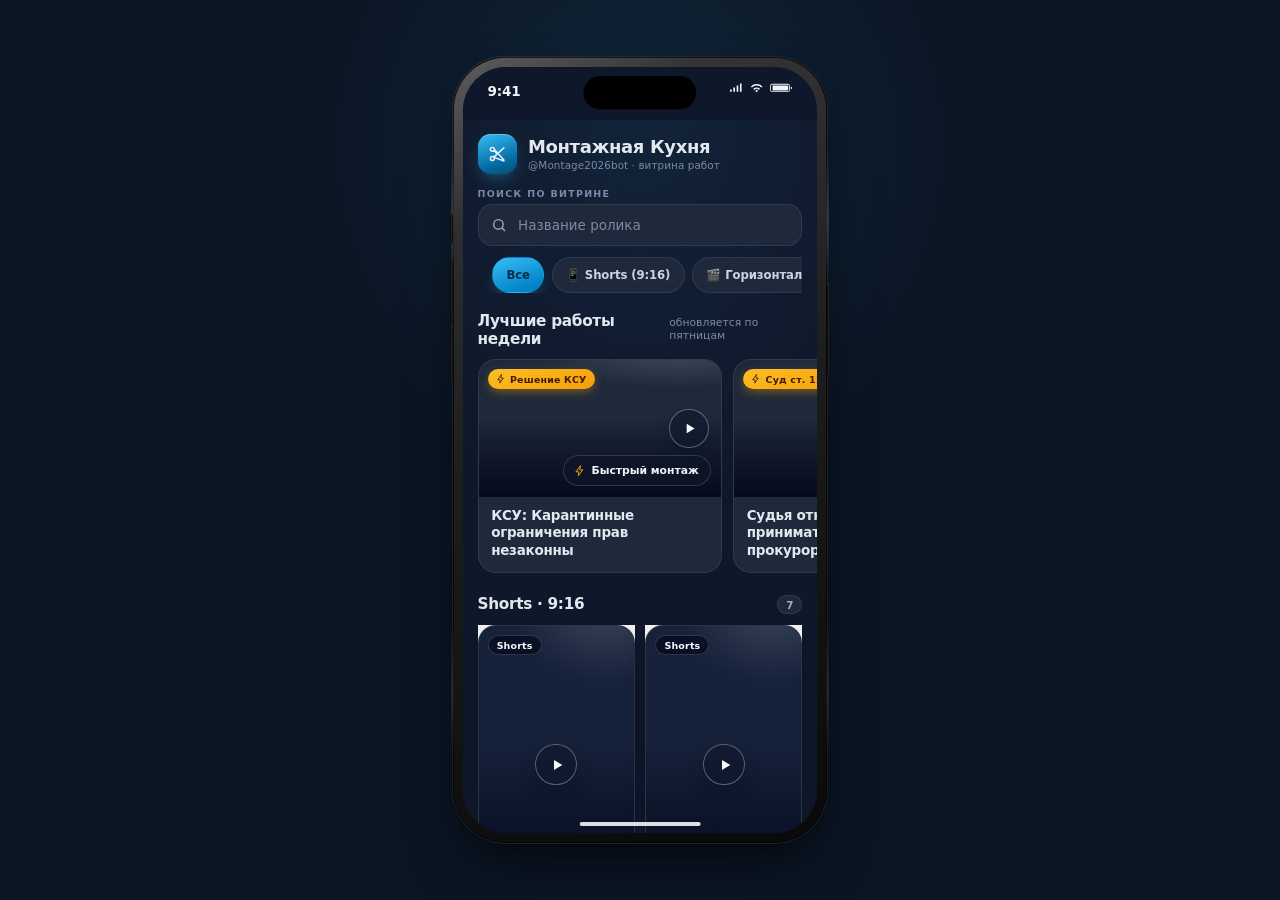
==== commit 03951e05: "feat(showcase): populate showcase with real mounted court videos, thumbnails, and interactive video " ====
--- a/public/prototype/index.html
+++ b/public/prototype/index.html
@@ -842,23 +842,22 @@
     }
 
     var ITEMS = [
-      { id: "s0", fmt: "short", cat: "courts", catName: "Суды и КСУ", title: "Экскурсия: КСУ изнутри", dur: "0:52", views: 15900, grad: 5, desc: "Короткая нарезка из главного зала: что происходит на слушании после подачи дела.", src: { type: "youtube", link: "https://youtu.be/aqz-KE-bpKQ" } },
-      { id: "s1", fmt: "short", cat: "courts", catName: "Суды и КСУ", title: "Вердикт по удалённому делу", dur: "0:47", views: 12400, grad: 2, desc: "Вертикальная нарезка слушания: ключевые моменты за минуту.", src: { type: "mp4", url: "https://storage.googleapis.com/gtv-videos-bucket/sample/Sintel.mp4" } },
-      { id: "s2", fmt: "short", cat: "howto", catName: "Инструкции", title: "3 шага к субсидии: за 60 секунд", dur: "0:58", views: 9100, grad: 0, desc: "Быстрый чек-лист для вертикального экрана: куда идти и что иметь под рукой.", src: { type: "mp4", url: "https://storage.googleapis.com/gtv-videos-bucket/sample/ForBiggerEscapes.mp4" } },
-      { id: "s3", fmt: "short", cat: "courts", catName: "Суды и КСУ", title: "Как читают решения КСУ", dur: "0:41", views: 7800, grad: 1, desc: "Монтажный разбор одного решения: где на самом деле спрятана суть текста.", src: { type: "mp4", url: "https://storage.googleapis.com/gtv-videos-bucket/sample/WhatCarCanYouGetForAGrand.mp4" } },
-      { id: "s4", fmt: "short", cat: "howto", catName: "Инструкции", title: "Заявление за 2 минуты", dur: "0:36", views: 6200, grad: 4, desc: "Пошаговый сценарий: экран-диктант, субтитры, финальная плашка.", src: { type: "mp4", url: "https://storage.googleapis.com/gtv-videos-bucket/sample/ForBiggerFun.mp4" } },
-      { id: "s5", fmt: "short", cat: "courts", catName: "Суды и КСУ", title: "Нарезка заседания: только главное", dur: "0:44", views: 11300, grad: 3, desc: "Как мы убираем паузы и оставляем только ключевые реплики сторон.", src: { type: "mp4", url: "https://storage.googleapis.com/gtv-videos-bucket/sample/SubaruOutbackOnStreetAndDirt.mp4" } },
-      { id: "s6", fmt: "short", cat: "howto", catName: "Инструкции", title: "Гайд бота: 30 секунд", dur: "0:30", views: 5400, grad: 1, desc: "Навигация по запросам к порталу — без лишних экранов.", src: { type: "mp4", url: "https://storage.googleapis.com/gtv-videos-bucket/sample/ForBiggerJoyrides.mp4" } },
-      { id: "l1", fmt: "long", cat: "courts", catName: "Суды и КСУ", title: "Онлайн-заседание целиком: практика и паузы", dur: "18:24", views: 22700, grad: 3, desc: "Полная запись заседания с монтажными пометками: где важные реплики, где типовые паузы и как всё фильтровать при нарезке.", src: { type: "mp4", url: "https://storage.googleapis.com/gtv-videos-bucket/sample/BigBuckBunny.mp4" } },
-      { id: "l2", fmt: "long", cat: "howto", catName: "Инструкции", title: "Полный гайд: запрос документов через портал", dur: "11:05", views: 18900, grad: 1, desc: "От регистрации до получения ответа: каждый экран портала, типовые ошибки и подсказки монтажёру.", src: { type: "mp4", url: "https://storage.googleapis.com/gtv-videos-bucket/sample/ElephantsDream.mp4" } },
-      { id: "l3", fmt: "long", cat: "howto", catName: "Инструкции", title: "Субсидии и выплаты: свежее обновление", dur: "9:40", views: 15100, grad: 4, desc: "Обзор правил и новых форматов. Дублируем текстом на экране — ролик работает и без звука.", src: { type: "mp4", url: "https://storage.googleapis.com/gtv-videos-bucket/sample/TearsOfSteel.mp4" } },
-      { id: "l4", fmt: "long", cat: "howto", catName: "Инструкции", title: "Как снять короткий ролик с телефона", dur: "13:12", views: 19800, grad: 0, desc: "Свет, звук и ракурсы для вертикальной съёмки: практический гайд без дорогой камеры.", src: { type: "mp4", url: "https://storage.googleapis.com/gtv-videos-bucket/sample/ForBiggerBlazes.mp4" } }
+      { id: "s0", fmt: "short", cat: "courts", catName: "Суды и КСУ", title: "КСУ: Карантинные ограничения прав незаконны", dur: "1:38", views: 15900, grad: 5, thumb: "/showcase/ksu.jpg", desc: "Сергей Величко / Решение Конституционного Суда Украины от 29.09.2026. Разъяснение прав граждан.", src: { type: "youtube", link: "https://youtu.be/OU03THwqGeM" } },
+      { id: "s1", fmt: "short", cat: "courts", catName: "Суды и КСУ", title: "Судья отказалась принимать макулатуру прокурора!", dur: "0:49", views: 12400, grad: 2, thumb: "/showcase/makulatura.jpg", desc: "Судебное заседание ст. 114-1 УК. Прокурор пытался приобщить неоткрытые материалы.", src: { type: "mp4", url: "/demo/makulatura.mp4" } },
+      { id: "s2", fmt: "short", cat: "courts", catName: "Суды и КСУ", title: "Акт вручили ДО того, как утвердили?! Ляп прокуратуры", dur: "0:48", views: 9800, grad: 0, thumb: "/showcase/dates.jpg", desc: "Разоблачение несостыковки дат обвинительного акта прямо в суде.", src: { type: "mp4", url: "/demo/dates.mp4" } },
+      { id: "s3", fmt: "short", cat: "courts", catName: "Суды и КСУ", title: "Видео к рапорту?! Адвокат разнёс прокуратуру по ст. 104 УПК", dur: "0:54", views: 8700, grad: 1, thumb: "/showcase/raport.jpg", desc: "Разбор требований УПК Украины: видеозапись процессуальных действий обязательна.", src: { type: "mp4", url: "/demo/raport.mp4" } },
+      { id: "s4", fmt: "short", cat: "courts", catName: "Суды и КСУ", title: "Экспертизы после закрытия следствия?! Прокурор оправдывается", dur: "0:46", views: 11200, grad: 4, thumb: "/showcase/ekspertyzy.jpg", desc: "Назначение экспертиз за пределами сроков досудебного расследования.", src: { type: "mp4", url: "/demo/ekspertyzy.mp4" } },
+      { id: "s5", fmt: "short", cat: "courts", catName: "Суды и КСУ", title: "Сергей Величко в суде: Сроки следствия истекли!", dur: "0:49", views: 16800, grad: 3, thumb: "/showcase/velychko_court.jpg", desc: "Выступление Сергея Величко: процессуальные сроки истекли, дело подлежит закрытию.", src: { type: "mp4", url: "/demo/velychko_court.mp4" } },
+      { id: "s6", fmt: "short", cat: "howto", catName: "Судебная практика", title: "Суд ухвалив: без даних у реєстрі представник НЕ ДІЙСНИЙ!", dur: "0:42", views: 7600, grad: 1, thumb: "/showcase/domdara_news.jpg", desc: "Прецедент Верховного Суда Украины с сайта domdara.org. Анализ полномочий представителя.", src: { type: "mp4", url: "/demo/domdara_court.mp4" } },
+      { id: "l1", fmt: "long", cat: "courts", catName: "Суды и КСУ", title: "Повне засідання суду: практика, клопотання та відвід", dur: "18:24", views: 22700, grad: 3, thumb: "/showcase/court_long.jpg", desc: "Полная запись судебного заседания 16:9 с главами, таймкодами и вырезкой пауз.", src: { type: "youtube", link: "https://youtu.be/OU03THwqGeM" } },
+      { id: "l2", fmt: "long", cat: "howto", catName: "Инструкции", title: "Полный гайд: запрос документов через портал", dur: "11:05", views: 18900, grad: 1, thumb: "/showcase/banner.png", desc: "От регистрации до получения ответа: каждый экран портала, типовые ошибки и подсказки монтажёру.", src: { type: "youtube", link: "https://youtu.be/OU03THwqGeM" } }
     ];
 
     var FEATURED = [
-      { ref: "s1", tag: "Выбор авторов" },
-      { ref: "l4", tag: "Выбор авторов" },
-      { ref: "s0", tag: "Выбор авторов" }
+      { ref: "s0", tag: "Решение КСУ" },
+      { ref: "s1", tag: "Суд ст. 114-1" },
+      { ref: "s5", tag: "Выбор авторов" },
+      { ref: "l1", tag: "16:9 Заседание" }
     ];
 
     var byId = {};
@@ -881,9 +880,13 @@
 
     function cardHTML(it, i) {
       var short = it.fmt === "short";
+      var coverContent = it.thumb
+        ? '<span class="cover" style="background-image:url(\'' + esc(it.thumb) + '\'); background-size:cover; background-position:center;"></span>'
+        : '<span class="cover grad-' + it.grad + '">' + ICON_FILM + '<span class="cover-name">' + esc(it.title) + '</span></span>';
+
       return '<button class="card" type="button" data-id="' + it.id + '" style="--g:' + it.grad + ';--i:' + i + '" aria-label="Смотреть: ' + esc(it.title) + ' · ' + esc(it.dur) + '">' +
         '<span class="media ' + (short ? "media-port" : "media-wide") + '">' +
-          '<span class="cover grad-' + it.grad + '">' + ICON_FILM + '<span class="cover-name">' + esc(it.title) + '</span></span>' +
+          coverContent +
           '<span class="scrim" aria-hidden="true"></span>' +
           '<span class="badge' + (short ? "" : " badge-hd") + '">' + (short ? "Shorts" : "16:9 HD") + '</span>' +
           '<span class="play" aria-hidden="true">' + ICON_PLAY + '</span>' +
@@ -900,9 +903,13 @@
 
     function featHTML(f, i) {
       var it = byId[f.ref];
+      var coverContent = it.thumb
+        ? '<span class="cover" style="background-image:url(\'' + esc(it.thumb) + '\'); background-size:cover; background-position:center;"></span>'
+        : '<span class="cover grad-' + it.grad + '">' + ICON_FILM + '<span class="cover-name">' + esc(it.title) + '</span></span>';
+
       return '<button class="feat-card" type="button" style="--i:' + i + '" data-id="' + it.id + '" aria-label="Смотреть: ' + esc(it.title) + '">' +
         '<span class="feat-cover">' +
-          '<span class="cover grad-' + it.grad + '">' + ICON_FILM + '<span class="cover-name">' + esc(it.title) + '</span></span>' +
+          coverContent +
           '<span class="scrim" aria-hidden="true"></span>' +
           '<span class="feat-badge">' + ICON_BOLT + esc(f.tag) + '</span>' +
           '<span class="feat-play" aria-hidden="true">' + ICON_PLAY + '</span>' +
